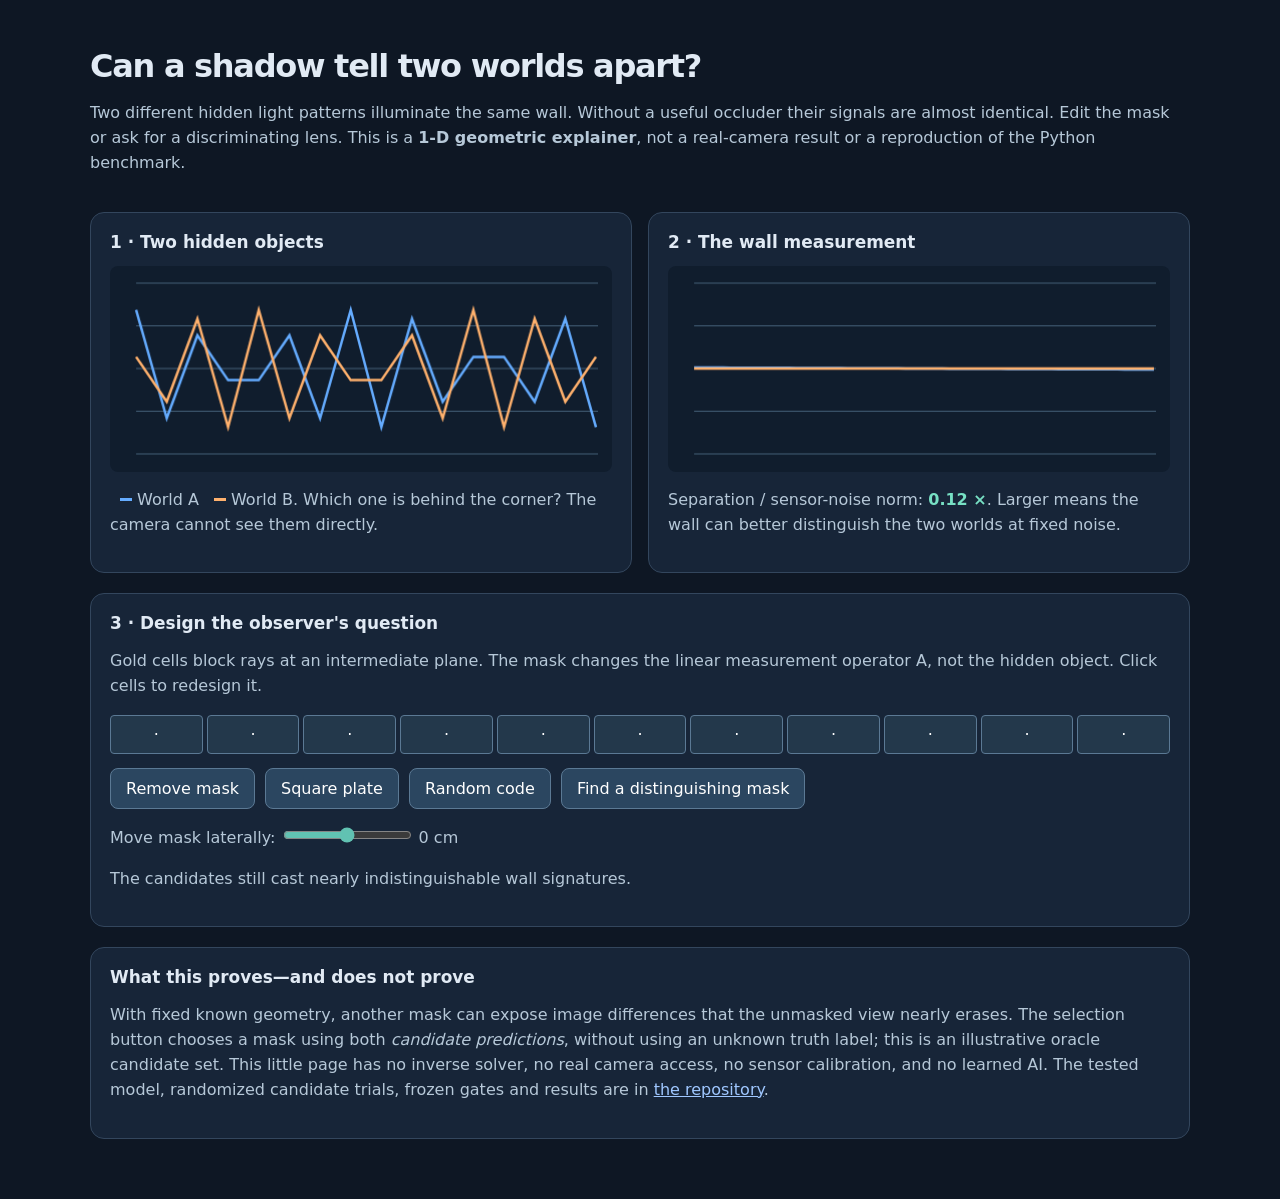
==== site/index.html @ 15d6b8ef "Build active shadow-probe experiment, held-out gates and interactive explainer" ====
<!doctype html>
<html lang="en"><head><meta charset="utf-8"><meta name="viewport" content="width=device-width,initial-scale=1">
<title>LensLuotainTarget — can the shadow tell?</title>
<style>
:root{color-scheme:dark;font-family:system-ui,Arial,sans-serif;color:#e1eaf4;background:#0e1724}
body{max-width:1100px;margin:0 auto;padding:26px 18px 60px}a{color:#9fc7ff}p{line-height:1.55;color:#b6c8d8}h1{letter-spacing:-.04em;margin-bottom:8px}h2{margin-top:0;font-size:1.06rem}
.panel{background:#172538;border:1px solid #33465d;border-radius:14px;padding:19px;margin-top:20px}
.grid{display:grid;grid-template-columns:1fr 1fr;gap:16px}@media(max-width:740px){.grid{grid-template-columns:1fr}}
canvas{display:block;width:100%;height:auto;background:#101d2d;border-radius:8px}
.btns{display:flex;gap:10px;flex-wrap:wrap;align-items:center}button{background:#2b4660;color:#fff;border:1px solid #5b7994;border-radius:8px;padding:10px 15px;cursor:pointer;font:inherit}button:focus-visible{outline:3px solid #9fc7ff}button:hover{background:#3a607d}
.mask{display:flex;gap:4px;margin:14px 0}.mask button{height:39px;min-width:22px;flex:1;padding:0;border-radius:4px;background:#23384b}.mask button.on{background:#d8aa66;color:#172538}input{accent-color:#61c2b2}small{color:#a4b6cb}.stat{font-weight:700;color:#77e0c4}
.key{display:inline-block;width:12px;height:3px;margin:0 5px 4px 10px;background:#65acff}.key.orange{background:#ffb16d}
</style></head><body>
<h1>Can a shadow tell two worlds apart?</h1>
<p>Two different hidden light patterns illuminate the same wall. Without a useful occluder their signals are almost identical. Edit the mask or ask for a discriminating lens. This is a <strong>1-D geometric explainer</strong>, not a real-camera result or a reproduction of the Python benchmark.</p>
<div class="grid">
<section class="panel"><h2>1 · Two hidden objects</h2><canvas id="scenes" width="500" height="205" aria-label="Two hidden scene brightness patterns"></canvas><p><span class="key"></span>World A <span class="key orange"></span>World B. Which one is behind the corner? The camera cannot see them directly.</p></section>
<section class="panel"><h2>2 · The wall measurement</h2><canvas id="wall" width="500" height="205" aria-label="Predicted wall signals for each candidate scene"></canvas><p>Separation / sensor-noise norm: <strong class="stat" id="score">—</strong>. Larger means the wall can better distinguish the two worlds at fixed noise.</p></section>
</div>
<section class="panel"><h2>3 · Design the observer's question</h2>
<p>Gold cells block rays at an intermediate plane. The mask changes the linear measurement operator A, not the hidden object. Click cells to redesign it.</p>
<div class="mask" id="mask" aria-label="Occluder mask"></div>
<div class="btns"><button id="none">Remove mask</button><button id="plate">Square plate</button><button id="random">Random code</button><button id="choose">Find a distinguishing mask</button></div>
<p><label>Move mask laterally: <input id="shift" type="range" min="-60" max="60" value="0" step="10"/> <span id="offset">0 cm</span></label></p>
<p id="desc"></p>
</section>
<section class="panel"><h2>What this proves—and does not prove</h2><p>With fixed known geometry, another mask can expose image differences that the unmasked view nearly erases. The selection button chooses a mask using both <em>candidate predictions</em>, without using an unknown truth label; this is an illustrative oracle candidate set. This little page has no inverse solver, no real camera access, no sensor calibration, and no learned AI. The tested model, randomized candidate trials, frozen gates and results are in <a href="https://github.com/anttiluode/LensLuotainTarget">the repository</a>.</p></section>
<script>
'use strict';
const N=16,W=64,S=5,C=11,depth=.55,D=1.03,noise=.03;
const xs=Array.from({length:N},(_,i)=>-.19+(.38/N)*(i+.5));
const walls=Array.from({length:W},(_,i)=>-.45+.90*i/(W-1));
// Two different high-frequency patterns whose unobstructed soft shadows are near identical.
const a=xs.map((_,i)=>.5+.35*Math.sin(2*Math.PI*7*(i+.5)/N));
const b=xs.map((_,i)=>.5+.35*Math.cos(2*Math.PI*7*(i+.5)/N));
let cells=Array.from({length:C},()=>false),shift=0;
const calibration=walls.map(w=>xs.reduce((acc,x)=>acc+Array.from({length:S},(_,s)=>{
 const source=x+.38/N*((s+.5)/S-.5);const r2=D*D+(w-source)**2;
 return D*D/(r2*r2);
}).reduce((u,v)=>u+v,0)/S,0));
function forward(scene,m,offset){return walls.map((w,wi)=>xs.reduce((total,x,j)=>total+Array.from({length:S},(_,s)=>{
 const source=x+.38/N*((s+.5)/S-.5);const middle=source+depth/D*(w-source);
 const index=Math.floor((middle-offset+.26)/.52*C);
 const occluded=(index>=0&&index<C&&m[index]);if(occluded)return 0;
 const r2=D*D+(w-source)**2;return D*D/(r2*r2);
}).reduce((u,v)=>u+v,0)/S*scene[j],0)/calibration[wi]);}
function diff(m,offset){const p=forward(a,m,offset),q=forward(b,m,offset);const sq=p.reduce((z,v,i)=>z+(v-q[i])**2,0);
 return {p,q,score:Math.sqrt(sq)/(noise*Math.sqrt(W))};}
function draw(canvas,lines,range){const context=canvas.getContext('2d');let w=canvas.width,h=canvas.height;
 context.clearRect(0,0,w,h);context.strokeStyle='#456079';context.lineWidth=1;
 for(let i=0;i<=4;i++){let y=17+(h-35)*i/4;context.beginPath();context.moveTo(26,y);context.lineTo(w-14,y);context.stroke();}
 for(let li=0;li<lines.length;li++){context.strokeStyle=li?'#ffb16d':'#65acff';context.lineWidth=2.5;context.beginPath();
 const arr=lines[li];for(let i=0;i<arr.length;i++){let x=26+i/(arr.length-1)*(w-42);
 let y=17+(range[1]-arr[i])/(range[1]-range[0])*(h-35);if(i===0)context.moveTo(x,y);else context.lineTo(x,y);}context.stroke();}
}
function update(){const v=diff(cells,shift);draw(document.getElementById('scenes'),[a,b],[0,1]);
 draw(document.getElementById('wall'),[v.p,v.q],[0,1]);document.getElementById('score').textContent=v.score.toFixed(2)+' ×';
 document.getElementById('offset').textContent=Math.round(shift*100)+' cm';
 document.getElementById('desc').textContent=v.score<0.5?'The candidates still cast nearly indistinguishable wall signatures.':'The wall now contains a measurable distinction between the candidates (under this ideal model).';
 document.getElementById('mask').innerHTML='';cells.forEach((on,i)=>{let bt=document.createElement('button');bt.className=on?'on':'';bt.textContent=on?'■':'·';bt.setAttribute('aria-label','Toggle mask cell '+(i+1));bt.setAttribute('aria-pressed',String(on));
 bt.onclick=()=>{cells[i]=!cells[i];update();};document.getElementById('mask').appendChild(bt);});}
document.getElementById('none').onclick=()=>{cells.fill(false);update();};
document.getElementById('plate').onclick=()=>{cells=cells.map((_,i)=>i>=4&&i<=6);update();};
document.getElementById('random').onclick=()=>{cells=cells.map(()=>Math.random()<.5);update();};
document.getElementById('shift').oninput=e=>{shift=Number(e.target.value)/1000;update();};
document.getElementById('choose').onclick=()=>{let best={score:-1};let rng=1337;
 function next(){rng=(Math.imul(rng,1664525)+1013904223)>>>0;return rng/4294967296;}
 for(let i=0;i<35;i++){const c=Array.from({length:C},()=>next()<.48);for(const off of [-.06,-.03,0,.03,.06]){
 const cur=diff(c,off);if(cur.score>best.score)best={score:cur.score,c,off};}}
 cells=best.c;shift=best.off;document.getElementById('shift').value=String(shift*1000);update();};
update();
</script></body></html>
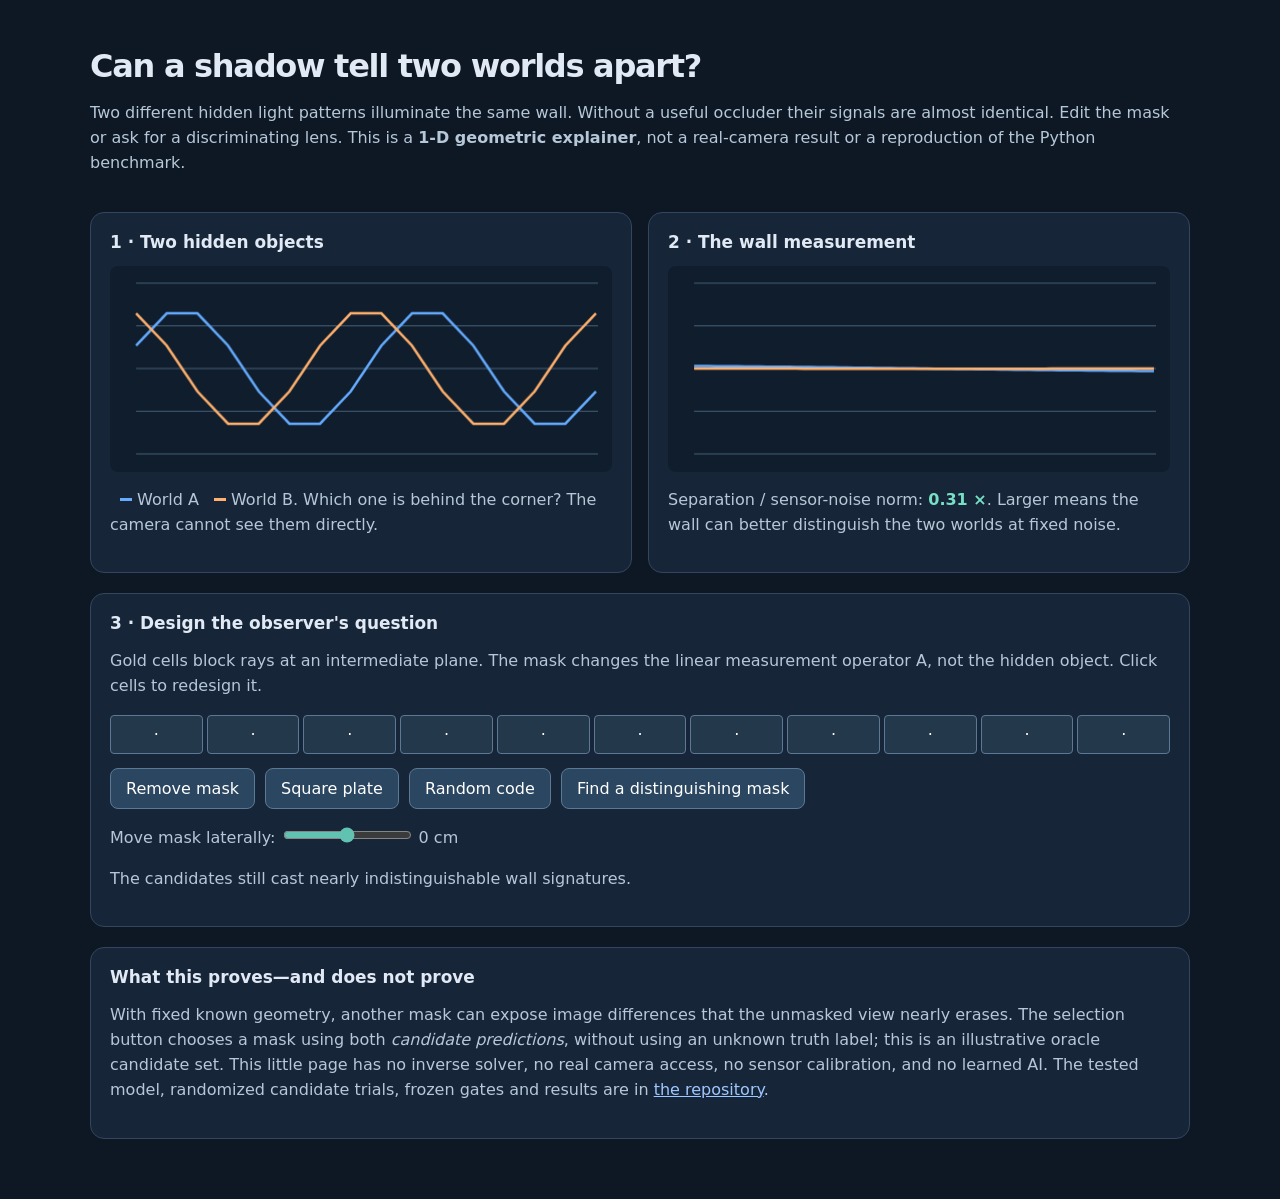
==== commit d92345fe: "Sharpen the visual demo's discriminating mask example" ====
--- a/site/index.html
+++ b/site/index.html
@@ -31,8 +31,8 @@
 const xs=Array.from({length:N},(_,i)=>-.19+(.38/N)*(i+.5));
 const walls=Array.from({length:W},(_,i)=>-.45+.90*i/(W-1));
 // Two different high-frequency patterns whose unobstructed soft shadows are near identical.
-const a=xs.map((_,i)=>.5+.35*Math.sin(2*Math.PI*7*(i+.5)/N));
-const b=xs.map((_,i)=>.5+.35*Math.cos(2*Math.PI*7*(i+.5)/N));
+const a=xs.map((_,i)=>.5+.35*Math.sin(2*Math.PI*2*(i+.5)/N));
+const b=xs.map((_,i)=>.5+.35*Math.cos(2*Math.PI*2*(i+.5)/N));
 let cells=Array.from({length:C},()=>false),shift=0;
 const calibration=walls.map(w=>xs.reduce((acc,x)=>acc+Array.from({length:S},(_,s)=>{
  const source=x+.38/N*((s+.5)/S-.5);const r2=D*D+(w-source)**2;
@@ -69,4 +69,4 @@
  const cur=diff(c,off);if(cur.score>best.score)best={score:cur.score,c,off};}}
  cells=best.c;shift=best.off;document.getElementById('shift').value=String(shift*1000);update();};
 update();
-</script></body></html>
+</script></body></html>
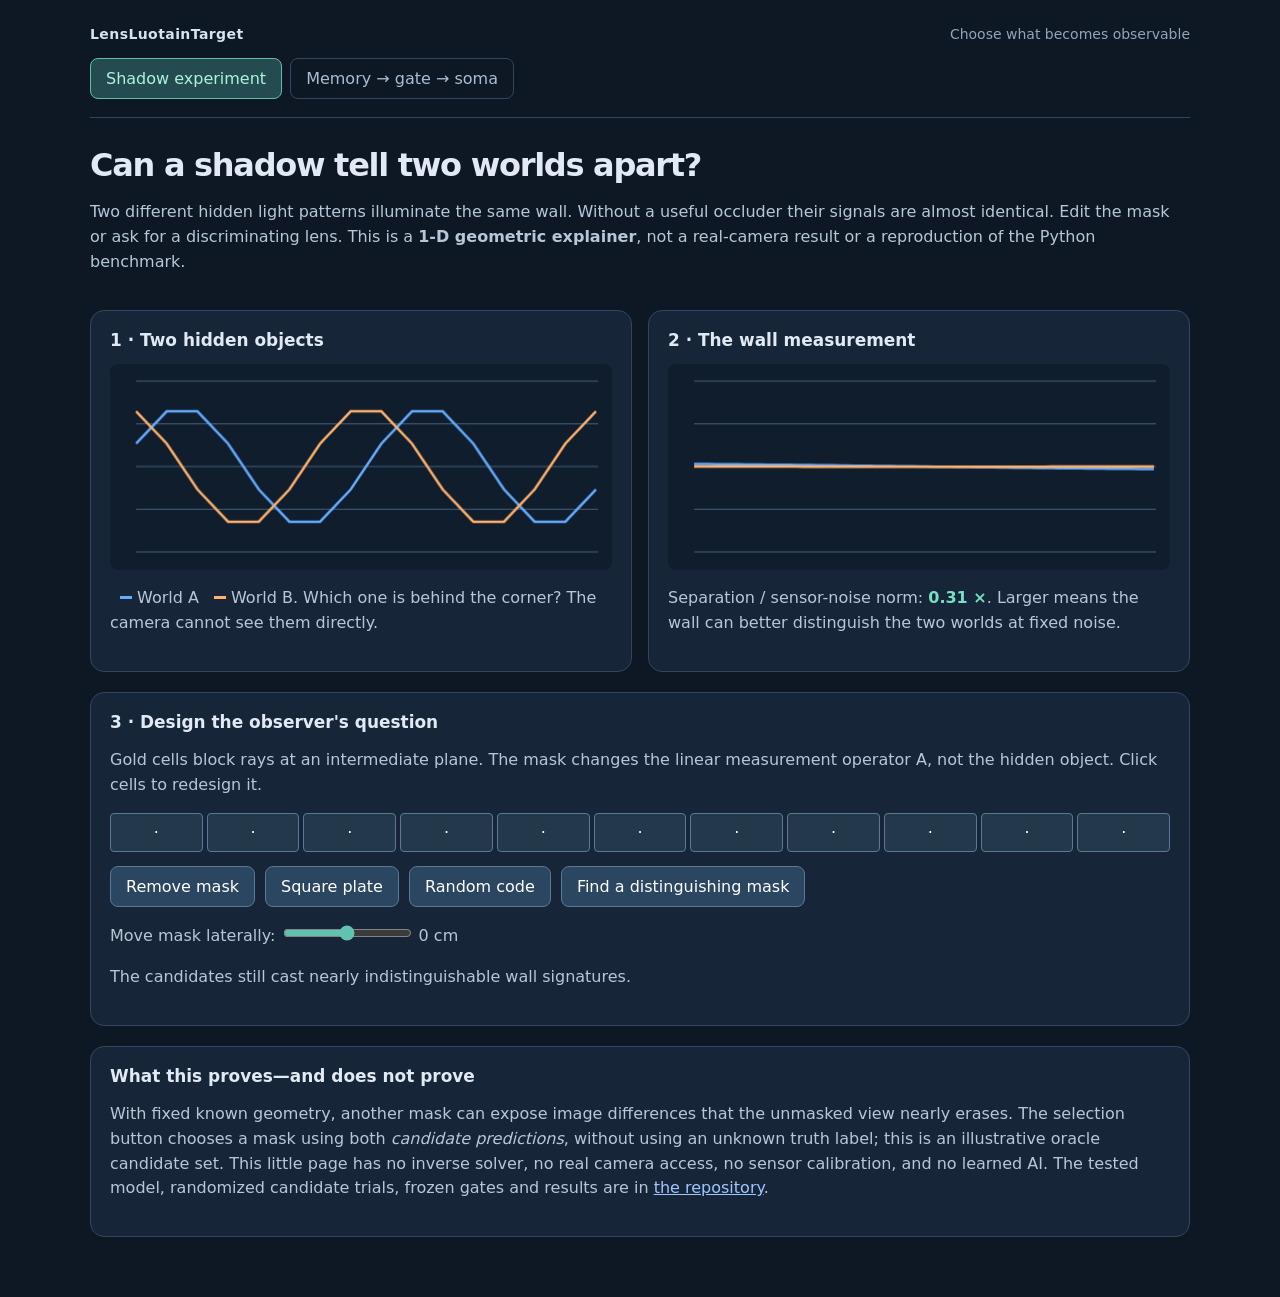
==== commit a1ded221: "Test and visualize retained memory through gated soma readings Add an observation-only memory-to-gat" ====
--- a/site/index.html
+++ b/site/index.html
@@ -1,6 +1,7 @@
 <!doctype html>
 <html lang="en"><head><meta charset="utf-8"><meta name="viewport" content="width=device-width,initial-scale=1">
-<title>LensLuotainTarget — can the shadow tell?</title>
+<title>LensLuotainTarget — shadows, memory and revealing questions</title>
+<link rel="stylesheet" href="neuron.css">
 <style>
 :root{color-scheme:dark;font-family:system-ui,Arial,sans-serif;color:#e1eaf4;background:#0e1724}
 body{max-width:1100px;margin:0 auto;padding:26px 18px 60px}a{color:#9fc7ff}p{line-height:1.55;color:#b6c8d8}h1{letter-spacing:-.04em;margin-bottom:8px}h2{margin-top:0;font-size:1.06rem}
@@ -11,6 +12,13 @@
 .mask{display:flex;gap:4px;margin:14px 0}.mask button{height:39px;min-width:22px;flex:1;padding:0;border-radius:4px;background:#23384b}.mask button.on{background:#d8aa66;color:#172538}input{accent-color:#61c2b2}small{color:#a4b6cb}.stat{font-weight:700;color:#77e0c4}
 .key{display:inline-block;width:12px;height:3px;margin:0 5px 4px 10px;background:#65acff}.key.orange{background:#ffb16d}
 </style></head><body>
+<div class="brand"><strong>LensLuotainTarget</strong><span>Choose what becomes observable</span></div>
+<nav class="view-tabs" role="tablist" aria-label="Experiments">
+<button id="tab-shadow" role="tab" aria-controls="shadow-view" aria-selected="true">Shadow experiment</button>
+<button id="tab-neuron" role="tab" aria-controls="neuron-view" aria-selected="false">Memory → gate → soma</button>
+</nav>
+<div id="shadow-view" role="tabpanel" aria-labelledby="tab-shadow">
+
 <h1>Can a shadow tell two worlds apart?</h1>
 <p>Two different hidden light patterns illuminate the same wall. Without a useful occluder their signals are almost identical. Edit the mask or ask for a discriminating lens. This is a <strong>1-D geometric explainer</strong>, not a real-camera result or a reproduction of the Python benchmark.</p>
 <div class="grid">
@@ -25,6 +33,55 @@
 <p id="desc"></p>
 </section>
 <section class="panel"><h2>What this proves—and does not prove</h2><p>With fixed known geometry, another mask can expose image differences that the unmasked view nearly erases. The selection button chooses a mask using both <em>candidate predictions</em>, without using an unknown truth label; this is an illustrative oracle candidate set. This little page has no inverse solver, no real camera access, no sensor calibration, and no learned AI. The tested model, randomized candidate trials, frozen gates and results are in <a href="https://github.com/anttiluode/LensLuotainTarget">the repository</a>.</p></section>
+</div>
+<div id="neuron-view" role="tabpanel" aria-labelledby="tab-neuron" hidden>
+<div class="eyebrow">The next mechanism · abstract simulation</div>
+<h1>A memory can answer differently when the question changes.</h1>
+<p class="lede">Different stimulus histories leave different traces in twelve branches, yet give the same initial soma sum. Choose which branches reach the soma and see what a receiver can recover from three noisy readings.</p>
+<div class="neuron-stats">
+<div class="neuron-stat"><span>New readings</span><strong id="neuron-reading-count">0 / 3</strong></div>
+<div class="neuron-stat"><span>Observer uncertainty</span><strong id="neuron-uncertainty">3.00 bits</strong></div>
+<div class="neuron-stat"><span>Retained state changed</span><strong id="neuron-disturbance">0.0%</strong></div>
+</div>
+<section class="panel"><h2>1 · The past is retained, even when the present answer agrees</h2>
+<div class="neuron-controls">
+<label>History that actually happened<select id="neuron-history" aria-label="History that actually happened"><option value="0">History A</option><option value="1">History B</option><option value="2">History C</option><option value="3">History D</option><option value="4">History E</option><option value="5">History F</option><option value="6">History G</option><option value="7">History H</option></select></label>
+<label>Gate selection<select id="neuron-policy"><option value="active">Memory-guided</option><option value="random">Random</option><option value="fixed">Fixed branches</option><option value="open_loop">Discard selection context</option></select></label>
+<label>Gate location<select id="neuron-location"><option value="before">Before the soma sum</option><option value="after">After mixing</option></select></label>
+<label class="check"><input type="checkbox" id="neuron-retain" checked> Retain branch history</label>
+<label class="check"><input type="checkbox" id="neuron-damage" checked> Reads change memory</label>
+</div>
+<div class="grid">
+<div><div class="neuron-pair"><strong id="neuron-history-label">Two histories</strong><span>Same current input: 0</span></div><canvas id="neuron-histories" width="500" height="170" aria-label="Two earlier stimulus histories ending with the same current input"></canvas><p class="neuron-detail">Each branch retains a different leaky trace of these inputs. The blue-green and amber lines are past stimuli, not spike waveforms.</p></div>
+<div><div class="neuron-pair"><strong>Same initial soma</strong><span id="neuron-same">0.00000</span></div><p>The un-gated sum cannot distinguish these eight histories. The branch traces still differ. A gate can select a distinction before it is mixed away.</p><p class="neuron-detail">You can see the hidden history for explanation. The selector receives candidate predictions and previous readings; it never receives the true history label.</p><button id="neuron-world">Another set of histories</button></div>
+</div>
+</section>
+<section class="panel"><h2>2 · Let retained answers choose the next gate</h2>
+<div class="neuron-pair"><strong id="neuron-next">Next gate</strong><span id="neuron-next-branches"></span></div>
+<svg id="neuron-cell" class="neuron-diagram" viewBox="0 0 740 310" role="img" aria-label="Twelve retained branch traces pass through selected gates to a soma and one scalar output"></svg>
+<p class="neuron-detail" id="neuron-predictions"></p>
+<div class="branch-gates" id="neuron-branches" aria-label="Choose an individual branch manually"></div>
+<div class="neuron-actions"><button id="neuron-probe" class="primary">Take next reading</button><button id="neuron-reset">Reset readings</button><small>Click a numbered branch to ask your own question, or let the selected strategy choose.</small></div>
+<p><label>Sensor noise: <input id="neuron-noise" type="range" min="0.001" max="0.08" step="0.001" value="0.03"> <span id="neuron-noise-value">0.030</span></label></p>
+<p id="neuron-mode-note" class="neuron-note"></p>
+</section>
+<div class="grid">
+<section class="panel"><h2>3 · What the receiver gets</h2><canvas id="neuron-readings" width="500" height="170" aria-label="Noisy scalar soma readings over the sequence of questions"></canvas><p class="neuron-detail" id="neuron-reading-list"></p><p class="neuron-detail">The message is a noisy scalar and the identity of the gate. No branch states are sent. An action-potential waveform is not modeled.</p></section>
+<section class="panel"><h2>4 · What remains plausible</h2><div class="belief-bars" id="neuron-beliefs" role="group" aria-label="Observer probabilities over the eight candidate histories"></div><p class="neuron-detail" id="neuron-belief-note"></p><p class="neuron-detail">The observer's memory of previous readings shapes the next question. Its known candidate dictionary is a real prior and storage cost.</p></section>
+</div>
+<section class="panel"><div class="eyebrow">Frozen held-out result</div><h2>The mechanism has a test, not only a picture.</h2>
+<p id="neuron-result-condition"></p><p class="neuron-detail">512 fresh history/noise/truth seeds per condition · 8 supplied candidates · 1 shared initial reading + 3 new readings · norm-matched gates.</p>
+<div class="neuron-table-wrap"><table class="neuron-table"><thead><tr><th>Strategy / control</th><th>Identified</th><th>Log loss ↓</th><th>Original-answer error ↓</th><th>State change</th></tr></thead><tbody id="neuron-result-rows"></tbody></table></div>
+<p id="neuron-result-verdict" class="neuron-detail"></p><div id="neuron-gates" class="neuron-verdict"></div>
+<p id="neuron-result-noise-note" class="neuron-detail"></p>
+<p class="neuron-detail">Original-answer error is normalized prediction error on eight unused gates applied to the pre-read memory. Erasing memory still scores against the original history, so predicting zero cannot count as successful recall.</p>
+<p class="neuron-detail"><a href="../NEURON_PROTOCOL.md">Frozen protocol</a> · <a href="../NEURON_RESULTS.md">Results and limits</a> · <a href="../results/memory_gate_soma.json">Machine-readable receipt</a></p>
+</section>
+<section class="panel"><h2>What this earns</h2><p>The abstract model supports a narrow mechanism: retained branch history becomes recoverable through selected somatic sums, and retaining previous answers modestly improves which gate is chosen next. Reads can also disturb that memory.</p>
+<p class="neuron-detail">This uses linear leaky traces, a programmed gate selector, a correct model and a known eight-history dictionary. It does not establish a learned neural gate, spike-waveform communication, unknown-history recovery or a new AI architecture. Twelve branch values are accompanied by 96 candidate-state values, eight belief values and shared model/catalogue storage in the observer. Selection evaluates all 24 candidate gates; computation is not matched to random selection.</p>
+<p class="neuron-detail">The original <a href="https://github.com/anttiluode/GeometricNeuronOriginReview">PerceptionLab ecg.json accident</a> supplies the historical question about observation inside feedback. Its aliasing/variance-controller pulse has different equations. <a href="https://github.com/anttiluode/AnttisBrain2">AnttisBrain2's moons</a>, <a href="https://github.com/anttiluode/MovingTarget2">MovingTarget2</a> and <a href="https://github.com/anttiluode/BrainAsInverseModeler">BrainAsInverseModeler</a> remain distinct contributors to this test.</p>
+</section>
+</div>
 <script>
 'use strict';
 const N=16,W=64,S=5,C=11,depth=.55,D=1.03,noise=.03;
@@ -69,4 +126,8 @@
  const cur=diff(c,off);if(cur.score>best.score)best={score:cur.score,c,off};}}
  cells=best.c;shift=best.off;document.getElementById('shift').value=String(shift*1000);update();};
 update();
-</script></body></html>+</script>
+<script src="neuron-core.js"></script>
+<script src="neuron-data.js"></script>
+<script src="neuron-ui.js"></script>
+</body></html>
--- a/site/neuron.css
+++ b/site/neuron.css
@@ -0,0 +1,22 @@
+[hidden]{display:none!important}
+.view-tabs{display:flex;gap:8px;flex-wrap:wrap;margin:16px 0 28px;padding-bottom:18px;border-bottom:1px solid #33465d}
+.view-tabs button{background:transparent;color:#a9bed1;border-color:#33465d}.view-tabs button[aria-selected=true]{background:#244b50;color:#adf3dd;border-color:#62bdad}
+.brand{display:flex;justify-content:space-between;align-items:center;font-size:14px;color:#8fa6bb;gap:16px}.brand strong{color:#d6e4ef;letter-spacing:.03em}
+#neuron-view h1{font-size:clamp(27px,4vw,42px);line-height:1.13;max-width:820px}
+#neuron-view .eyebrow{color:#82d9c3;text-transform:uppercase;font-size:11px;letter-spacing:.14em;font-weight:700;margin-bottom:8px}
+#neuron-view .lede{max-width:820px;margin-bottom:24px;font-size:16px}
+.neuron-stats{display:grid;grid-template-columns:repeat(3,1fr);gap:12px;margin:22px 0 8px}.neuron-stat{padding:15px 18px;border:1px solid #33465d;background:#152332;border-radius:10px}.neuron-stat span{display:block;font-size:12px;color:#99b0c6}.neuron-stat strong{display:block;font-size:25px;color:#8ee4ce;margin-top:3px}
+.neuron-controls{display:flex;flex-wrap:wrap;gap:14px 24px;align-items:flex-end;margin:18px 0}.neuron-controls label{font-size:13px;color:#bcd0df}.neuron-controls select{display:block;margin-top:6px;background:#21354a;color:#e3edf5;border:1px solid #536a82;border-radius:7px;padding:8px;font:inherit;max-width:100%}
+.neuron-controls .check{display:flex;align-items:center;gap:8px;min-height:37px}.neuron-controls input[type=checkbox]{width:17px;height:17px}
+.neuron-controls select:focus-visible,.neuron-controls input:focus-visible{outline:3px solid #9fc7ff;outline-offset:3px}
+.neuron-note{padding:10px 14px;border-left:3px solid #65bdad;background:#122432;font-size:13px}.neuron-note.warning{border-color:#dfb36e}
+.neuron-pair{display:flex;justify-content:space-between;gap:8px;color:#9db4c9;font-size:13px;flex-wrap:wrap}.neuron-pair strong{color:#80d9c3}.neuron-pair .orange{color:#efb474}
+.neuron-diagram{display:block;width:100%;height:auto;background:#101d2d;border-radius:10px;margin-top:18px}
+.branch-gates{display:grid;grid-template-columns:repeat(12,1fr);gap:5px;margin:14px 0}.branch-gates button{padding:8px 2px;font-size:12px;min-width:0;background:#21354a}.branch-gates button.selected{background:#387e6e;border-color:#83d9bf}.branch-gates button:disabled{opacity:.3;cursor:default}
+.neuron-actions{display:flex;gap:10px;align-items:center;flex-wrap:wrap;margin-top:14px}.neuron-actions .primary{background:#327363;border-color:#8bd4bc}.neuron-actions button:disabled{opacity:.4;cursor:default}.neuron-actions small{flex:1;min-width:200px}
+.belief-bars{display:grid;grid-template-columns:repeat(8,1fr);gap:8px;margin-top:18px}.belief-col{display:flex;flex-direction:column;align-items:center;gap:6px;font-size:12px;color:#a5bacd}.belief-track{height:90px;width:100%;position:relative;background:#101d2d;border-radius:5px;overflow:hidden}.belief-fill{position:absolute;bottom:0;width:100%;background:#528b85;border-top:2px solid #8cd9c3;transition:height .2s}.belief-col.winner{color:#a8ead7}.belief-col.winner .belief-fill{background:#4ca88f}
+.neuron-table-wrap{overflow-x:auto}.neuron-table{width:100%;border-collapse:collapse;font-size:13px;margin-top:18px}.neuron-table th{text-align:left;color:#9eb4c8;font-weight:500;padding:10px 8px;border-bottom:1px solid #4d647a}.neuron-table td{padding:11px 8px;border-bottom:1px solid #2c4156;white-space:nowrap}.neuron-table tr.active td{color:#9de7d1;background:#193632}.neuron-table small{font-size:11px}
+.neuron-verdict{display:flex;gap:9px;flex-wrap:wrap;margin-top:15px}.neuron-verdict span{font-size:12px;padding:6px 10px;border:1px solid #376958;border-radius:20px;color:#9eddc2;background:#15372e}.neuron-verdict .fail{border-color:#8a623b;background:#392b1e;color:#f1c18c}
+.neuron-detail{font-size:13px}.neuron-detail strong{color:#d2e3ed}.neuron-detail a{color:#9fc7ff}
+@media(max-width:600px){.neuron-stats{gap:6px}.neuron-stat{padding:12px 9px}.neuron-stat strong{font-size:20px}.neuron-stat span{font-size:11px}.branch-gates{grid-template-columns:repeat(6,1fr)}.neuron-controls{gap:10px 15px}.belief-bars{gap:4px}.belief-col{font-size:11px}.brand{font-size:12px}.neuron-table{font-size:12px}}
+@media(prefers-reduced-motion:reduce){.belief-fill{transition:none}}
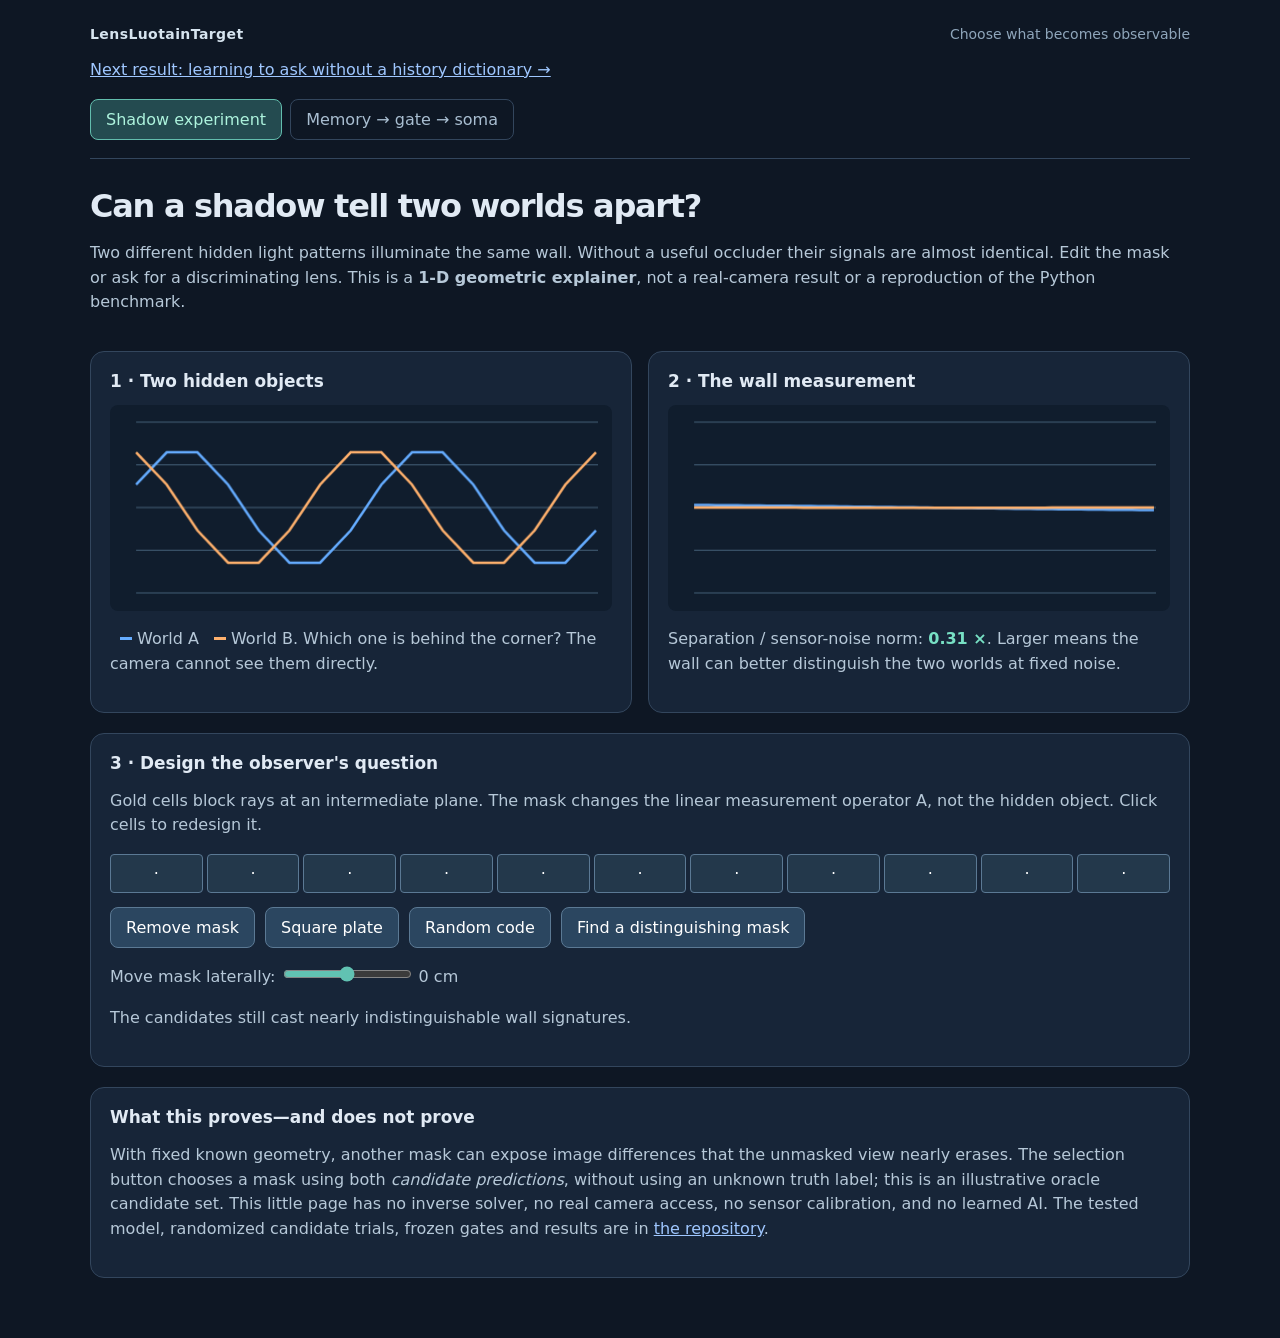
==== commit aa491bd6: "Learn useful memory queries without a history dictionary Publish the frozen three-seed benchmark, al" ====
--- a/site/index.html
+++ b/site/index.html
@@ -13,6 +13,7 @@
 .key{display:inline-block;width:12px;height:3px;margin:0 5px 4px 10px;background:#65acff}.key.orange{background:#ffb16d}
 </style></head><body>
 <div class="brand"><strong>LensLuotainTarget</strong><span>Choose what becomes observable</span></div>
+<p><a href="learned.html">Next result: learning to ask without a history dictionary →</a></p>
 <nav class="view-tabs" role="tablist" aria-label="Experiments">
 <button id="tab-shadow" role="tab" aria-controls="shadow-view" aria-selected="true">Shadow experiment</button>
 <button id="tab-neuron" role="tab" aria-controls="neuron-view" aria-selected="false">Memory → gate → soma</button>
@@ -58,7 +59,8 @@
 </section>
 <section class="panel"><h2>2 · Let retained answers choose the next gate</h2>
 <div class="neuron-pair"><strong id="neuron-next">Next gate</strong><span id="neuron-next-branches"></span></div>
-<svg id="neuron-cell" class="neuron-diagram" viewBox="0 0 740 310" role="img" aria-label="Twelve retained branch traces pass through selected gates to a soma and one scalar output"></svg>
+<svg id="neuron-cell" class="neuron-diagram" viewBox="0 0 740 310" role="img" aria-label="Twelve current branch traces pass through the selected gate to a soma sum before sensor noise"></svg>
+<p class="neuron-detail">This diagram shows the current traces and selected sum before noise. Received noisy readings from completed gates appear below.</p>
 <p class="neuron-detail" id="neuron-predictions"></p>
 <div class="branch-gates" id="neuron-branches" aria-label="Choose an individual branch manually"></div>
 <div class="neuron-actions"><button id="neuron-probe" class="primary">Take next reading</button><button id="neuron-reset">Reset readings</button><small>Click a numbered branch to ask your own question, or let the selected strategy choose.</small></div>
@@ -129,5 +131,5 @@
 </script>
 <script src="neuron-core.js"></script>
 <script src="neuron-data.js"></script>
-<script src="neuron-ui.js"></script>
-</body></html>+<script src="neuron-ui.js?v=ce73c5baaed5"></script>
+</body></html>
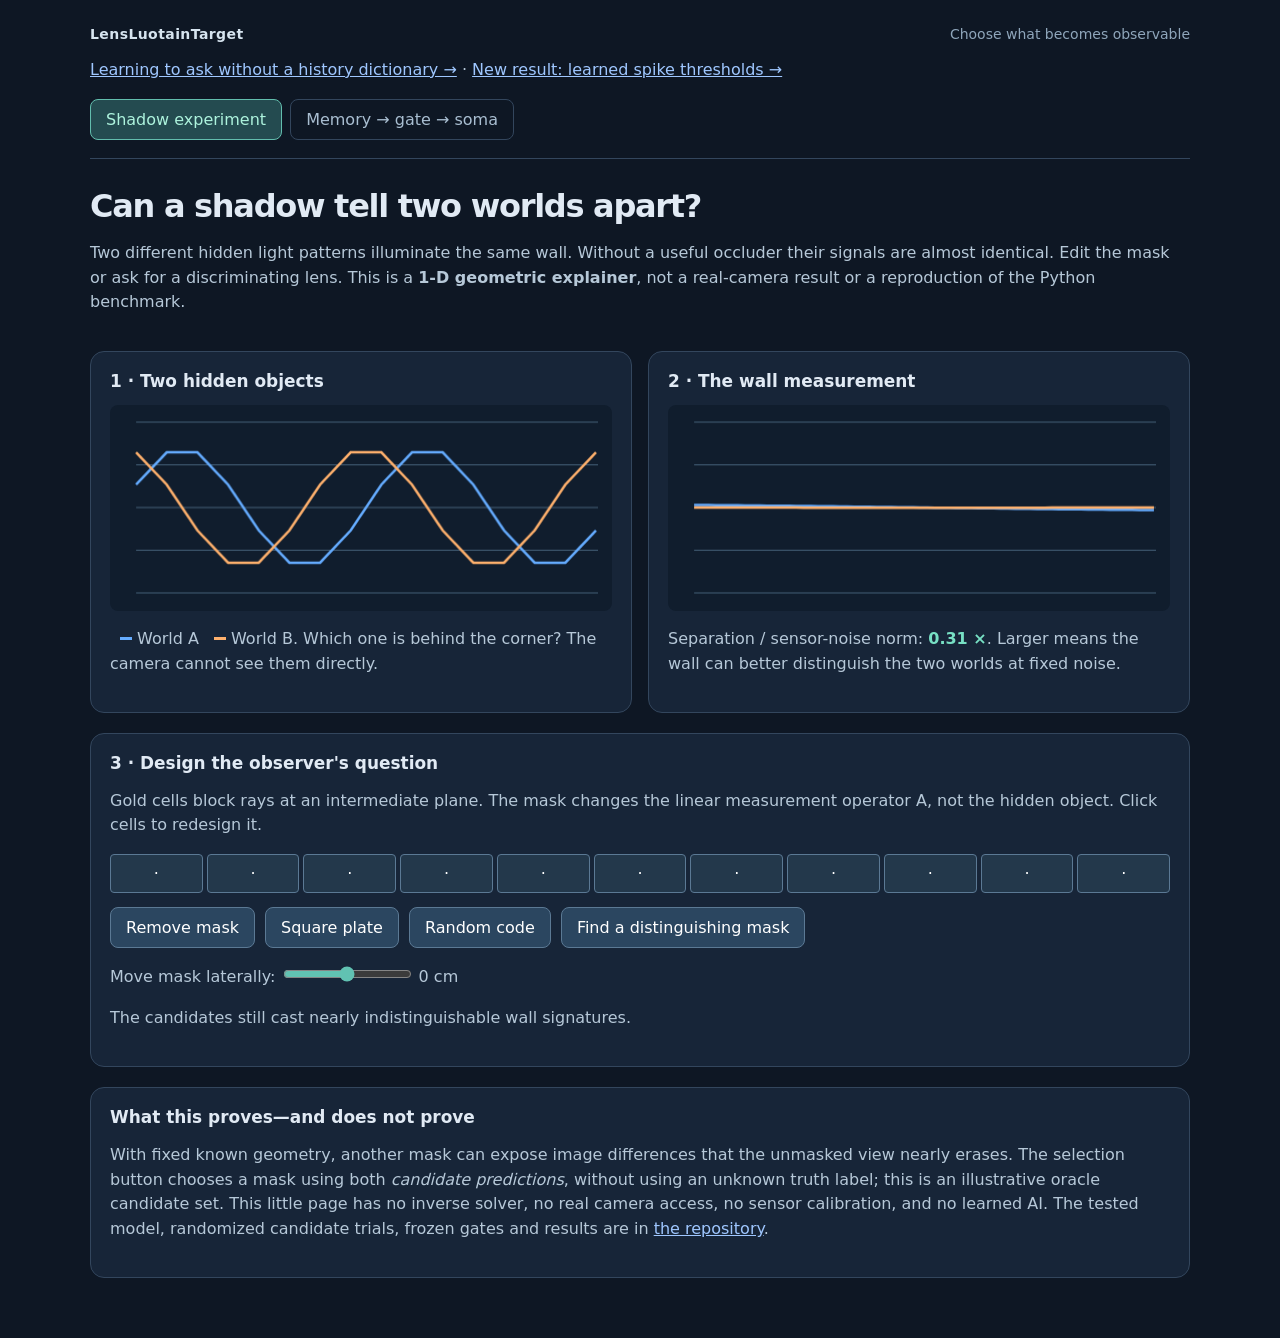
==== commit ced72622: "Learned binary querying: threshold gain earned, joint gate benefit fails Freeze the hard-bit protoco" ====
--- a/site/index.html
+++ b/site/index.html
@@ -13,7 +13,7 @@
 .key{display:inline-block;width:12px;height:3px;margin:0 5px 4px 10px;background:#65acff}.key.orange{background:#ffb16d}
 </style></head><body>
 <div class="brand"><strong>LensLuotainTarget</strong><span>Choose what becomes observable</span></div>
-<p><a href="learned.html">Next result: learning to ask without a history dictionary →</a></p>
+<p><a href="learned.html">Learning to ask without a history dictionary →</a> · <a href="spikes.html">New result: learned spike thresholds →</a></p>
 <nav class="view-tabs" role="tablist" aria-label="Experiments">
 <button id="tab-shadow" role="tab" aria-controls="shadow-view" aria-selected="true">Shadow experiment</button>
 <button id="tab-neuron" role="tab" aria-controls="neuron-view" aria-selected="false">Memory → gate → soma</button>
